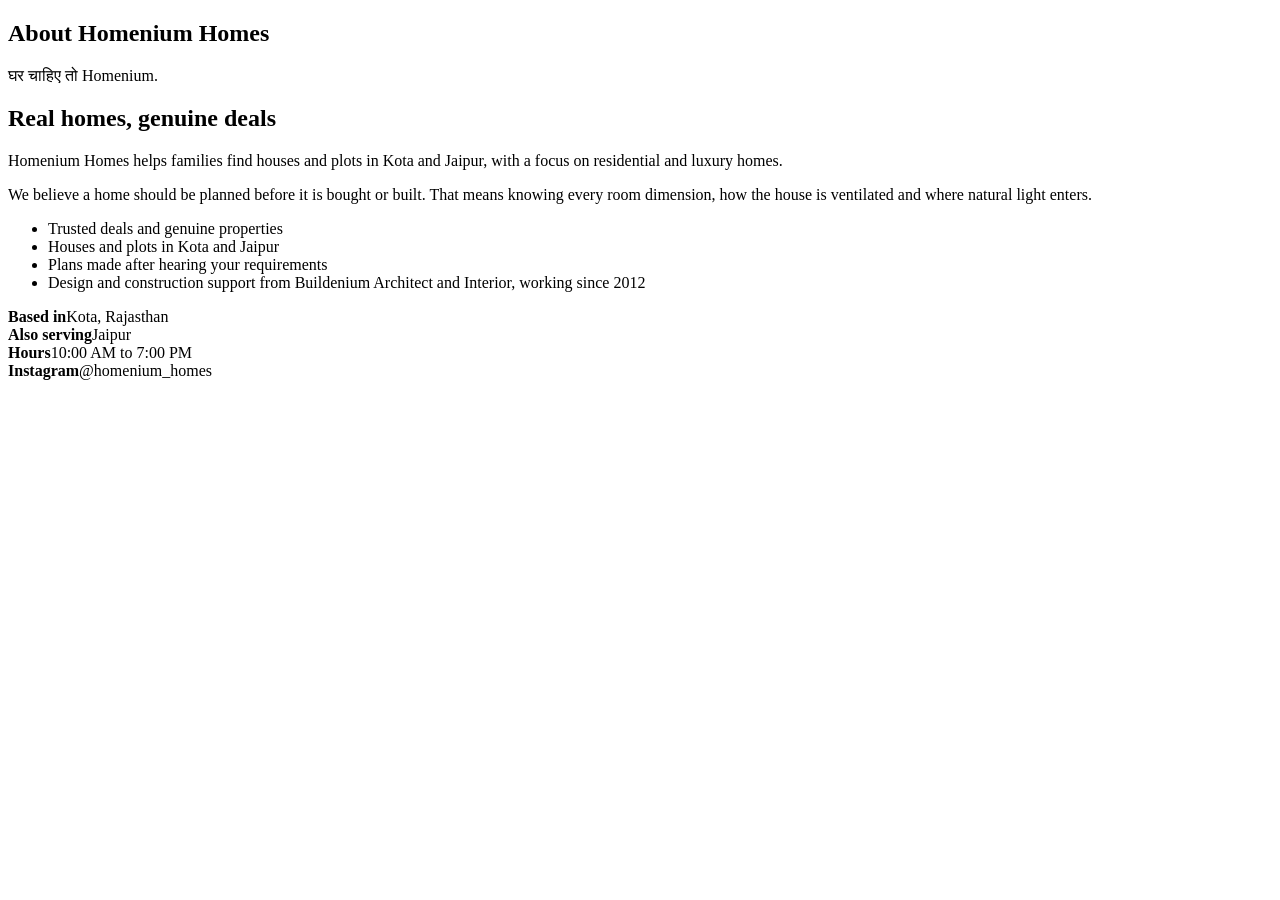
==== about.html @ 05431389 "Add files via upload" ====
<!DOCTYPE html><html lang="en"><head><meta charset="utf-8"><meta name="viewport" content="width=device-width,initial-scale=1"><meta name="description" content="Homenium Homes: houses and plots in Kota and Jaipur. Residential and luxury homes, trusted deals, genuine properties."><title>About | Homenium Homes</title><link rel="preconnect" href="https://fonts.googleapis.com"><link rel="preconnect" href="https://fonts.gstatic.com" crossorigin><link href="https://fonts.googleapis.com/css2?family=DM+Sans:wght@400;500;700&family=Fraunces:wght@500;600&display=swap" rel="stylesheet"><link rel="stylesheet" href="css/styles.css"></head><body data-page="about"><div id="site-header"></div><main>
<section class="page-title"><div class="wrap"><h1>About Homenium Homes</h1><p>घर चाहिए तो Homenium.</p></div></section>
<section><div class="wrap split"><div><h2>Real homes, genuine deals</h2><p class="lead" style="margin-top:1rem">Homenium Homes helps families find houses and plots in Kota and Jaipur, with a focus on residential and luxury homes.</p></div>
<div><p>We believe a home should be planned before it is bought or built. That means knowing every room dimension, how the house is ventilated and where natural light enters.</p><ul class="list"><li>Trusted deals and genuine properties</li><li>Houses and plots in Kota and Jaipur</li><li>Plans made after hearing your requirements</li><li>Design and construction support from Buildenium Architect and Interior, working since 2012</li></ul></div></div></section>
<section class="stone"><div class="wrap"><div class="facts"><div><strong>Based in</strong><span>Kota, Rajasthan</span></div><div><strong>Also serving</strong><span>Jaipur</span></div><div><strong>Hours</strong><span>10:00 AM to 7:00 PM</span></div><div><strong>Instagram</strong><span>@homenium_homes</span></div></div></div></section>
</main><div id="site-footer"></div><script src="js/main.js"></script></body></html>
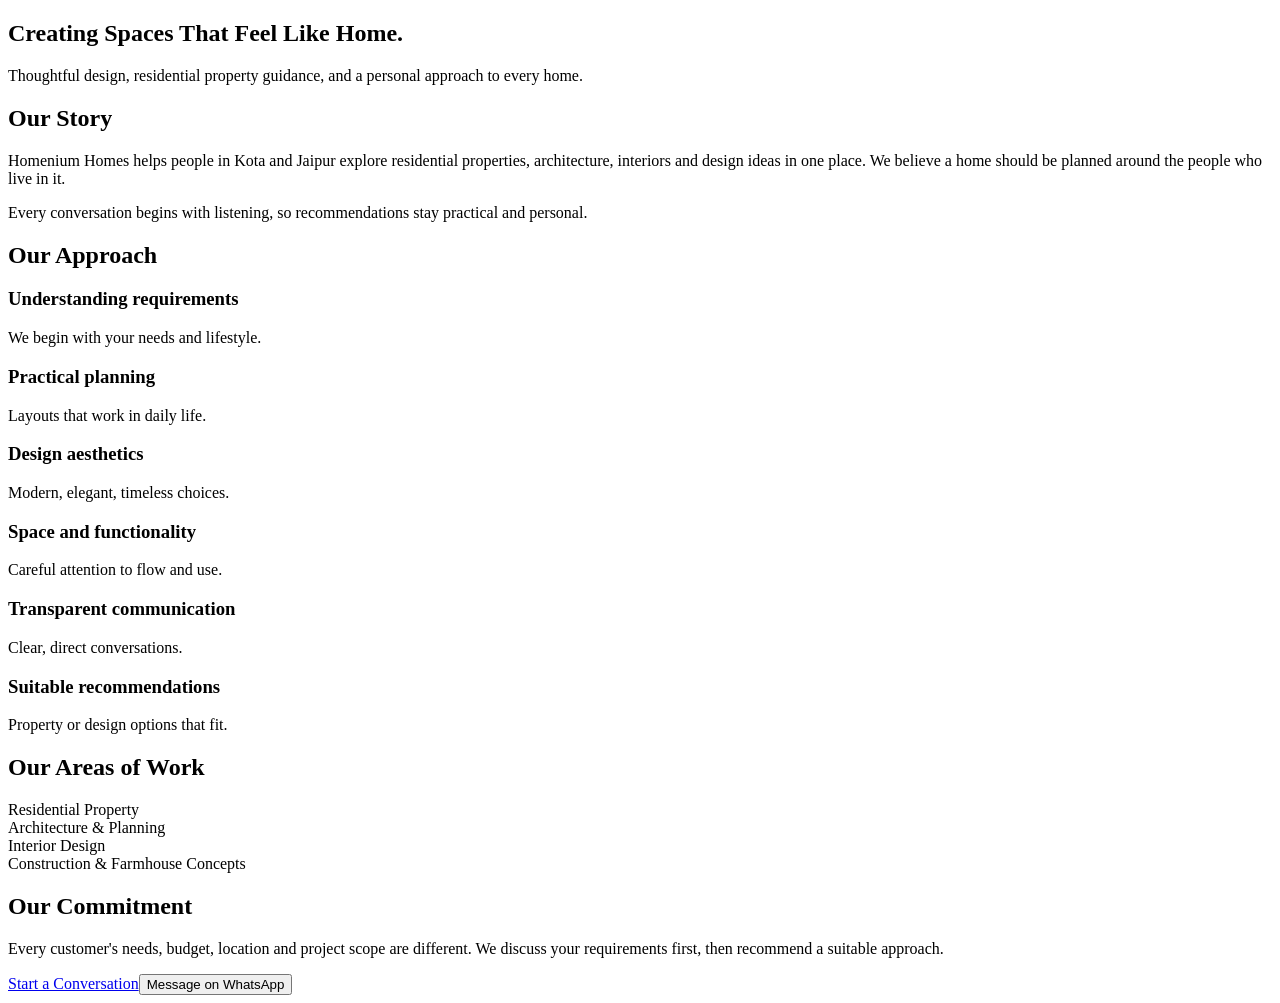
==== commit 7b4cd113: "Rename about-1.html to about.html" ====
--- a/about.html
+++ b/about.html
@@ -1,6 +1,18 @@
-<!DOCTYPE html><html lang="en"><head><meta charset="utf-8"><meta name="viewport" content="width=device-width,initial-scale=1"><meta name="description" content="Homenium Homes: houses and plots in Kota and Jaipur. Residential and luxury homes, trusted deals, genuine properties."><title>About | Homenium Homes</title><link rel="preconnect" href="https://fonts.googleapis.com"><link rel="preconnect" href="https://fonts.gstatic.com" crossorigin><link href="https://fonts.googleapis.com/css2?family=DM+Sans:wght@400;500;700&family=Fraunces:wght@500;600&display=swap" rel="stylesheet"><link rel="stylesheet" href="css/styles.css"></head><body data-page="about"><div id="site-header"></div><main>
-<section class="page-title"><div class="wrap"><h1>About Homenium Homes</h1><p>घर चाहिए तो Homenium.</p></div></section>
-<section><div class="wrap split"><div><h2>Real homes, genuine deals</h2><p class="lead" style="margin-top:1rem">Homenium Homes helps families find houses and plots in Kota and Jaipur, with a focus on residential and luxury homes.</p></div>
-<div><p>We believe a home should be planned before it is bought or built. That means knowing every room dimension, how the house is ventilated and where natural light enters.</p><ul class="list"><li>Trusted deals and genuine properties</li><li>Houses and plots in Kota and Jaipur</li><li>Plans made after hearing your requirements</li><li>Design and construction support from Buildenium Architect and Interior, working since 2012</li></ul></div></div></section>
-<section class="stone"><div class="wrap"><div class="facts"><div><strong>Based in</strong><span>Kota, Rajasthan</span></div><div><strong>Also serving</strong><span>Jaipur</span></div><div><strong>Hours</strong><span>10:00 AM to 7:00 PM</span></div><div><strong>Instagram</strong><span>@homenium_homes</span></div></div></div></section>
-</main><div id="site-footer"></div><script src="js/main.js"></script></body></html>+<!DOCTYPE html>
+<html lang="en"><head><meta charset="utf-8"><meta name="viewport" content="width=device-width,initial-scale=1">
+<title>About Homenium Homes | Homes, Design & Living</title><meta name="description" content="Learn about Homenium Homes: thoughtful residential property guidance, architecture and interior design in Kota and Jaipur.">
+<!-- canonical: add <link rel="canonical" href="https://YOUR-DOMAIN/about.html"> after deployment -->
+<meta property="og:title" content="About Homenium Homes | Homes, Design & Living"><meta property="og:description" content="Learn about Homenium Homes: thoughtful residential property guidance, architecture and interior design in Kota and Jaipur."><meta property="og:type" content="website"><meta property="og:locale" content="en_IN">
+<link rel="icon" href="images/favicon.svg" type="image/svg+xml">
+<link rel="preconnect" href="https://fonts.googleapis.com"><link rel="preconnect" href="https://fonts.gstatic.com" crossorigin>
+<link href="https://fonts.googleapis.com/css2?family=Inter:wght@400;500;600&family=Playfair+Display:wght@400;500&display=swap" rel="stylesheet">
+<link rel="stylesheet" href="styles.css"></head>
+<body data-page="about.html"><div id="site-header"></div><main>
+<section class="hero sm"><div class="wrap"><h1>Creating Spaces That Feel Like Home.</h1><p>Thoughtful design, residential property guidance, and a personal approach to every home.</p></div></section>
+<section class="sec"><div class="wrap split"><div><h2>Our Story</h2></div><div><p>Homenium Homes helps people in Kota and Jaipur explore residential properties, architecture, interiors and design ideas in one place. We believe a home should be planned around the people who live in it.</p><p style="margin-top:1rem">Every conversation begins with listening, so recommendations stay practical and personal.</p></div></div></section>
+<section class="sec alt"><div class="wrap"><div class="head"><h2>Our Approach</h2></div><div class="grid">
+<div class="cbox rv"><h3>Understanding requirements</h3><p>We begin with your needs and lifestyle.</p></div><div class="cbox rv"><h3>Practical planning</h3><p>Layouts that work in daily life.</p></div><div class="cbox rv"><h3>Design aesthetics</h3><p>Modern, elegant, timeless choices.</p></div><div class="cbox rv"><h3>Space and functionality</h3><p>Careful attention to flow and use.</p></div><div class="cbox rv"><h3>Transparent communication</h3><p>Clear, direct conversations.</p></div><div class="cbox rv"><h3>Suitable recommendations</h3><p>Property or design options that fit.</p></div></div></div></section>
+<section class="sec"><div class="wrap"><div class="head"><h2>Our Areas of Work</h2></div><div class="grid">
+<div class="ph rv"><span>Residential Property</span></div><div class="ph rv"><span>Architecture &amp; Planning</span></div><div class="ph rv"><span>Interior Design</span></div><div class="ph rv"><span>Construction &amp; Farmhouse Concepts</span></div></div></div></section>
+<section class="sec dark cta"><div class="wrap"><h2>Our Commitment</h2><p style="margin-top:1rem">Every customer's needs, budget, location and project scope are different. We discuss your requirements first, then recommend a suitable approach.</p><div class="row"><a class="btn" href="contact.html">Start a Conversation</a><button class="btn ghost" data-wa="Hello Homenium Homes, I visited your website and would like to discuss a property or design-related requirement in Kota or Jaipur. Please share the details.">Message on WhatsApp</button></div></div></section>
+</main><div id="site-footer"></div><script src="js/main.js"></script></body></html>
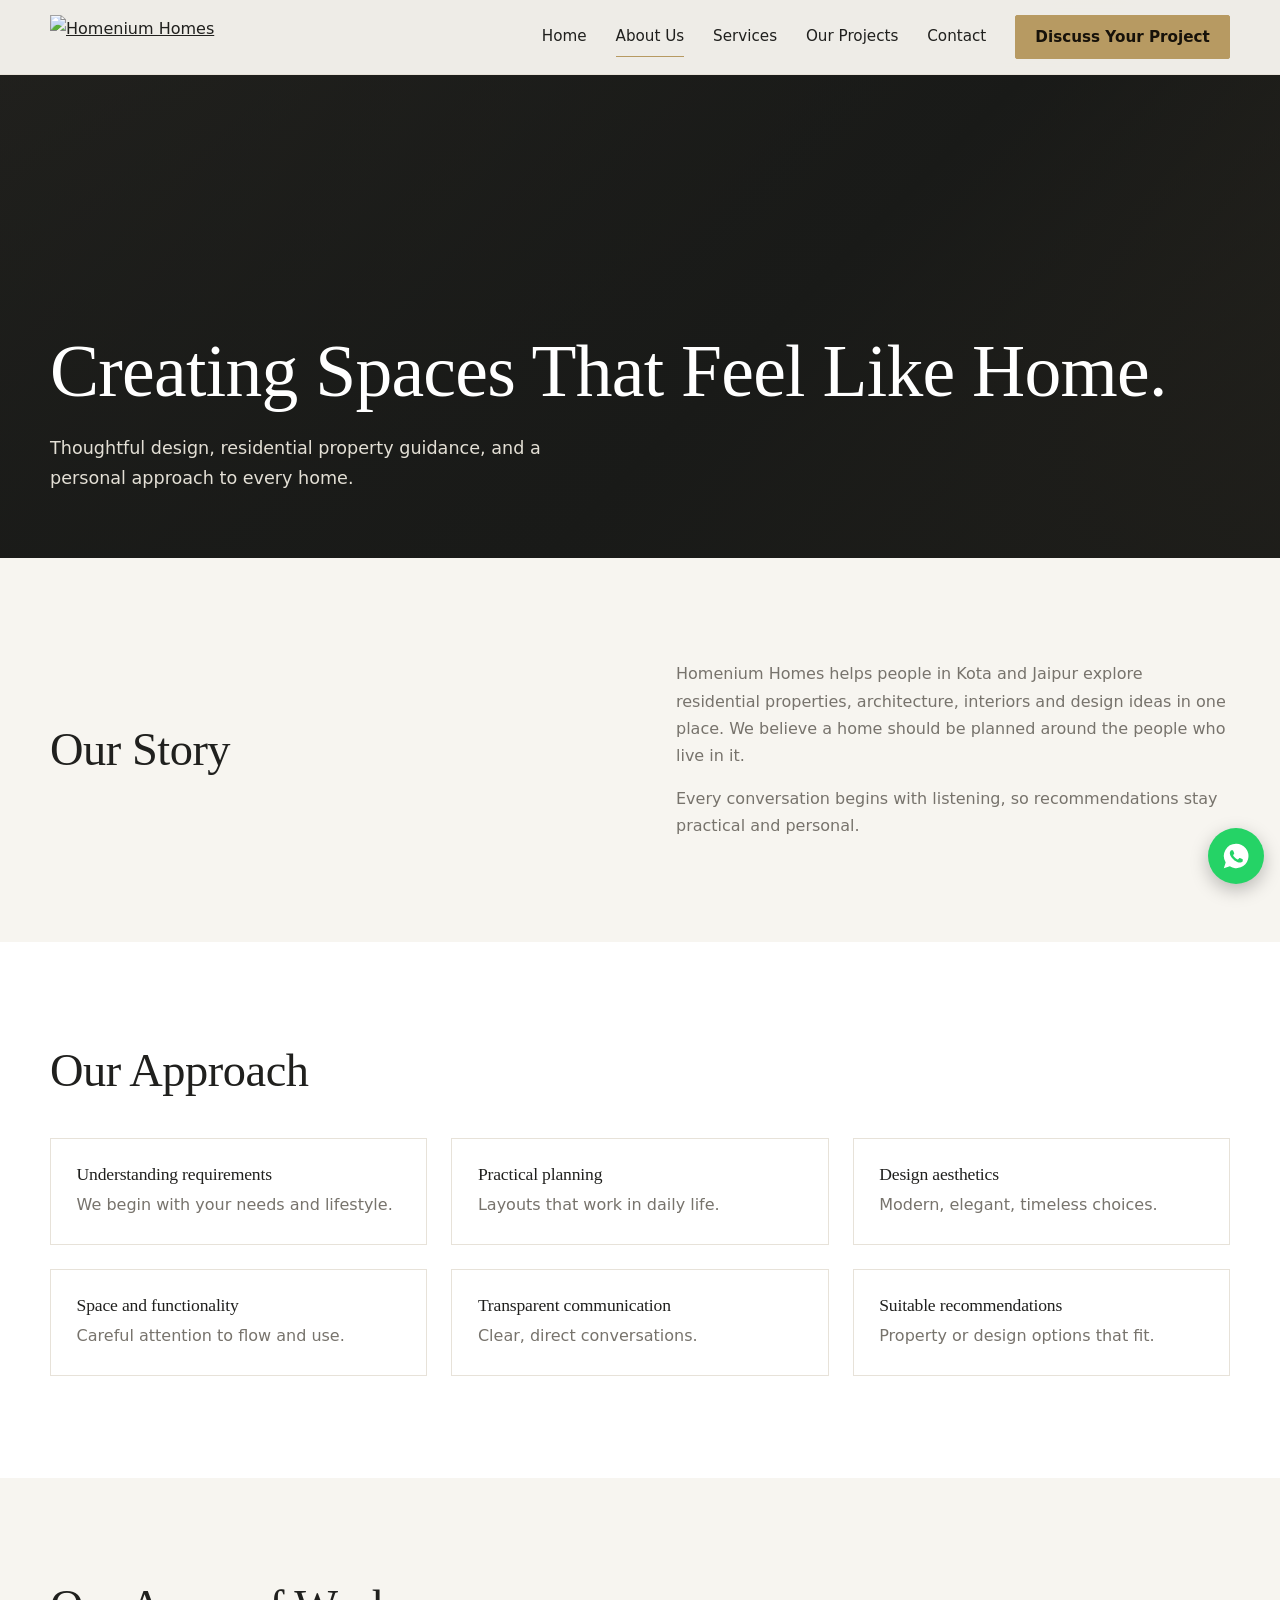
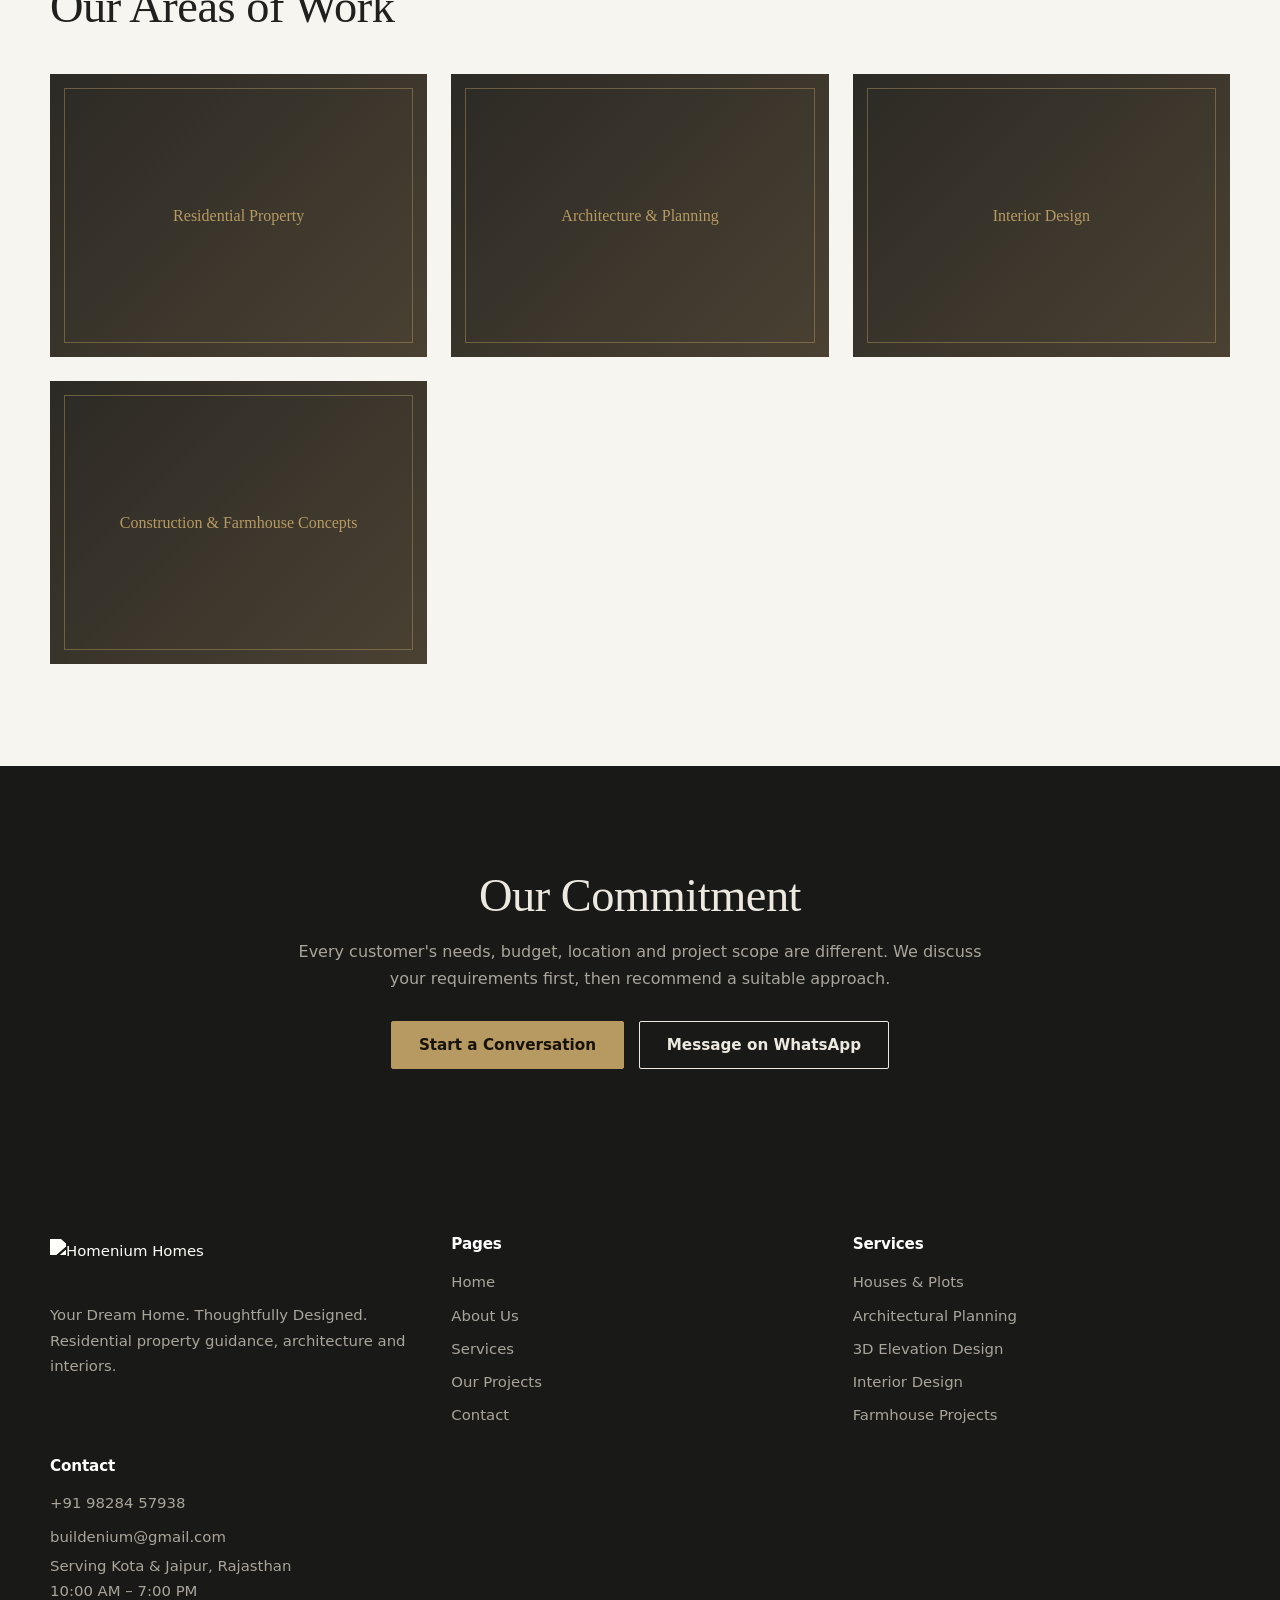
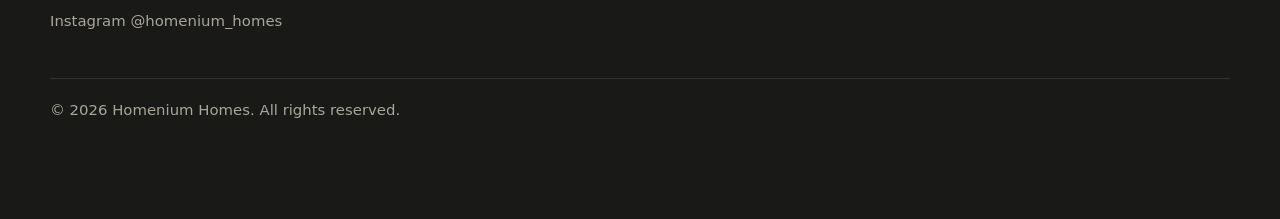
==== commit 83360d1a: "Update about.html" ====
--- a/about.html
+++ b/about.html
@@ -15,4 +15,4 @@
 <section class="sec"><div class="wrap"><div class="head"><h2>Our Areas of Work</h2></div><div class="grid">
 <div class="ph rv"><span>Residential Property</span></div><div class="ph rv"><span>Architecture &amp; Planning</span></div><div class="ph rv"><span>Interior Design</span></div><div class="ph rv"><span>Construction &amp; Farmhouse Concepts</span></div></div></div></section>
 <section class="sec dark cta"><div class="wrap"><h2>Our Commitment</h2><p style="margin-top:1rem">Every customer's needs, budget, location and project scope are different. We discuss your requirements first, then recommend a suitable approach.</p><div class="row"><a class="btn" href="contact.html">Start a Conversation</a><button class="btn ghost" data-wa="Hello Homenium Homes, I visited your website and would like to discuss a property or design-related requirement in Kota or Jaipur. Please share the details.">Message on WhatsApp</button></div></div></section>
-</main><div id="site-footer"></div><script src="js/main.js"></script></body></html>
+</main><div id="site-footer"></div><script src="main.js"></script></body></html>
--- a/styles.css
+++ b/styles.css
@@ -0,0 +1,64 @@
+:root{--bg:#F7F5F0;--w:#fff;--tx:#20201E;--mut:#77736C;--gold:#B79A62;--dk:#191A18;--bd:#E7E2D9;--serif:"Playfair Display",Georgia,serif;--sans:Inter,system-ui,-apple-system,"Segoe UI",Roboto,sans-serif;--max:1180px}
+*{box-sizing:border-box;margin:0}html{scroll-behavior:smooth;scroll-padding-top:84px}
+body{font:16px/1.7 var(--sans);color:var(--tx);background:var(--bg);overflow-x:hidden}
+img,svg{max-width:100%;display:block}a{color:inherit}
+h1,h2,h3{font-family:var(--serif);font-weight:500;line-height:1.15;letter-spacing:-.01em}
+h1{font-size:clamp(2.3rem,6.5vw,4.6rem)}h2{font-size:clamp(1.8rem,4vw,2.9rem)}h3{font-size:1.35rem}
+p{color:var(--mut)}.wrap{width:min(var(--max),100% - 2.5rem);margin-inline:auto}
+.sec{padding:clamp(3.5rem,8vw,6.5rem) 0}.sec.dark{background:var(--dk);color:#EDE9E0}.dark p{color:#A9A59B}.alt{background:var(--w)}
+.eyebrow{color:var(--gold);font-size:.85rem;letter-spacing:.06em;margin-bottom:.6rem}
+.head{max-width:680px;margin-bottom:2.5rem}.head p{margin-top:1rem}
+:focus-visible{outline:2px solid var(--gold);outline-offset:3px}
+.btn{display:inline-flex;align-items:center;justify-content:center;min-height:48px;padding:.8rem 1.7rem;border:1px solid var(--gold);background:var(--gold);color:#17120a;font:600 .95rem var(--sans);text-decoration:none;cursor:pointer;border-radius:2px;transition:background .25s,color .25s,transform .25s}
+.btn:hover{background:transparent;color:var(--gold);transform:translateY(-2px)}
+.btn.ghost{background:transparent;color:inherit;border-color:currentColor}.btn.ghost:hover{background:var(--gold);color:#17120a;border-color:var(--gold)}
+.row{display:flex;flex-wrap:wrap;gap:.9rem;margin-top:1.8rem}
+/* header */
+.hdr{position:fixed;inset:0 0 auto;z-index:50;background:rgba(247,245,240,.96);backdrop-filter:blur(10px);border-bottom:1px solid var(--bd);transition:background .3s}
+.hdr.over{background:transparent;border-color:transparent;color:#fff}
+.hdr .wrap{display:flex;align-items:center;justify-content:space-between;height:74px;gap:1rem}
+.logo img{height:44px;width:auto}.hdr.over .logo img{filter:brightness(0) invert(1) sepia(.3)}
+.nav{display:flex;align-items:center;gap:1.8rem}.nav a{text-decoration:none;font-size:.95rem;padding:.4rem 0;border-bottom:1px solid transparent}
+.nav a:hover,.nav a[aria-current]{border-color:var(--gold)}.nav .btn{padding:.6rem 1.2rem;min-height:44px;border-bottom:1px solid var(--gold)}
+.burger{display:none;width:48px;height:48px;background:none;border:0;color:inherit;cursor:pointer}
+.burger span,.burger span:before,.burger span:after{display:block;width:24px;height:2px;background:currentColor;margin:auto;position:relative;transition:.3s}
+.burger span:before,.burger span:after{content:"";position:absolute;left:0}.burger span:before{top:-7px}.burger span:after{top:7px}
+.burger[aria-expanded=true] span{background:transparent}.burger[aria-expanded=true] span:before{top:0;transform:rotate(45deg)}.burger[aria-expanded=true] span:after{top:0;transform:rotate(-45deg)}
+@media(max-width:900px){.burger{display:block}.nav{position:fixed;inset:74px 0 auto;flex-direction:column;align-items:stretch;gap:0;background:var(--bg);color:var(--tx);padding:1rem 1.5rem 2rem;border-bottom:1px solid var(--bd);transform:translateY(-120%);opacity:0;visibility:hidden;transition:.35s}.nav.open{transform:none;opacity:1;visibility:visible}.nav a{padding:1rem 0;border-bottom:1px solid var(--bd)}.nav .btn{margin-top:1rem}}
+/* hero */
+.hero{min-height:92vh;display:flex;align-items:flex-end;color:#fff;padding:9rem 0 4rem;background:linear-gradient(180deg,rgba(25,26,24,.55),rgba(25,26,24,.85)),var(--hero,none),linear-gradient(135deg,#2c2a25,#191A18 60%,#3a3225);background-size:cover;background-position:center}
+.hero.sm{min-height:62vh}.hero p{color:#E3DFD5;max-width:560px;margin-top:1.3rem;font-size:1.1rem}.hero .loc{display:inline-block;margin-top:2rem;padding-top:.8rem;border-top:1px solid var(--gold);color:var(--gold);font-size:.9rem}
+/* layout */
+.grid{display:grid;gap:1.5rem;grid-template-columns:repeat(auto-fit,minmax(min(100%,300px),1fr))}
+.split{display:grid;gap:2.5rem;align-items:center;grid-template-columns:1fr}
+@media(min-width:860px){.split{grid-template-columns:1fr 1fr;gap:4.5rem}.svc:nth-of-type(even) .split>.ph{order:2}}
+.card{background:var(--w);border:1px solid var(--bd);display:flex;flex-direction:column;transition:border-color .3s,transform .3s}.card:hover{border-color:var(--gold);transform:translateY(-4px)}
+.card .in{padding:1.5rem;display:flex;flex-direction:column;gap:.6rem;flex:1}.card a.more{margin-top:auto;color:var(--gold);font-weight:600;text-decoration:none}
+.ph{position:relative;aspect-ratio:4/3;background:linear-gradient(135deg,#2c2a25,#4a4132);display:grid;place-items:center;color:var(--gold);overflow:hidden;text-align:center;padding:1rem;font-family:var(--serif)}
+.ph:before{content:"";position:absolute;inset:14px;border:1px solid rgba(183,154,98,.45)}.ph img{position:absolute;inset:0;width:100%;height:100%;object-fit:cover}
+.ticks{list-style:none;padding:0;margin:1.2rem 0 1.6rem;display:grid;gap:.5rem}.ticks li{padding-left:1.6rem;position:relative}.ticks li:before{content:"";position:absolute;left:0;top:.7em;width:.9rem;height:1px;background:var(--gold)}
+.steps{counter-reset:s;display:grid;gap:1.5rem;grid-template-columns:repeat(auto-fit,minmax(min(100%,230px),1fr))}.steps li{list-style:none;counter-increment:s;border-top:1px solid var(--gold);padding-top:1rem}
+.steps li:before{content:"0" counter(s);font:1.8rem var(--serif);color:var(--gold)}.steps h3{margin:.3rem 0}
+.cta{text-align:center}.cta .wrap{max-width:720px}.cta .row{justify-content:center}
+.note{font-size:.88rem;color:var(--mut);margin-top:1.2rem}
+/* gallery */
+.filters{display:flex;gap:.6rem;overflow-x:auto;padding-bottom:.5rem;margin-bottom:2rem}.filters button{flex:none;min-height:44px;padding:.5rem 1.1rem;background:var(--w);border:1px solid var(--bd);cursor:pointer;font:.9rem var(--sans);color:var(--tx)}
+.filters button[aria-pressed=true]{background:var(--dk);color:#fff;border-color:var(--dk)}
+.gal{display:grid;gap:1.2rem;grid-template-columns:repeat(auto-fill,minmax(min(100%,300px),1fr))}
+.item{padding:0;border:0;background:none;text-align:left;cursor:pointer;font:inherit;color:inherit}.item .ph{aspect-ratio:4/5;transition:transform .5s}.item:hover .ph{transform:scale(1.02)}
+.item .cap{padding:.8rem 0}.item .cap small{color:var(--gold);display:block}
+.lb{position:fixed;inset:0;z-index:100;background:rgba(10,10,9,.94);display:none;place-items:center;padding:1.5rem}.lb.on{display:grid}
+.lb .ph{width:min(900px,100%);aspect-ratio:3/2}.lb p{color:#ddd;text-align:center;margin-top:1rem}.lb .x{position:absolute;top:1rem;right:1rem;width:48px;height:48px;font-size:2rem;background:none;border:1px solid var(--gold);color:#fff;cursor:pointer}
+/* contact */
+.cbox{padding:1.6rem;background:var(--w);border:1px solid var(--bd)}.cbox h3{font-size:1.1rem;margin-bottom:.4rem}.cbox a{text-decoration:none;color:var(--tx)}
+form{display:grid;gap:1.1rem;grid-template-columns:1fr 1fr}form .f{display:grid;gap:.35rem}form .full{grid-column:1/-1}
+label{font-size:.9rem;font-weight:500}input,select,textarea{width:100%;min-height:48px;padding:.75rem .9rem;font:1rem var(--sans);background:var(--w);border:1px solid var(--bd);border-radius:2px;color:var(--tx)}
+input:focus,select:focus,textarea:focus{border-color:var(--gold);outline:0}.err{color:#a33;font-size:.82rem;min-height:1em}[aria-invalid=true]{border-color:#a33}
+#msg{grid-column:1/-1;padding:1rem;border-left:3px solid var(--gold);background:var(--w);display:none}#msg.on{display:block}
+@media(max-width:640px){form{grid-template-columns:1fr}}
+/* footer */
+.ft{background:var(--dk);color:#CFCBC1;padding:4rem 0 6rem}.ft p,.ft a{color:#A9A59B;font-size:.93rem}.ft a{text-decoration:none;display:block;padding:.25rem 0}.ft a:hover{color:var(--gold)}
+.ft h3{font:600 .95rem var(--sans);color:#fff;margin-bottom:.8rem}.ft .logo img{filter:brightness(0) invert(1) sepia(.3)}.copy{border-top:1px solid #33342f;margin-top:2.5rem;padding-top:1.2rem;font-size:.85rem}
+.wa{position:fixed;right:1rem;bottom:1rem;z-index:60;width:56px;height:56px;border-radius:50%;background:#25D366;display:grid;place-items:center;box-shadow:0 6px 18px rgba(0,0,0,.25);border:0;cursor:pointer}.wa svg{width:30px;fill:#fff}
+.rv{opacity:0;transform:translateY(18px);transition:opacity .7s,transform .7s}.rv.in{opacity:1;transform:none}
+@media(prefers-reduced-motion:reduce){*{transition:none!important;scroll-behavior:auto}.rv{opacity:1;transform:none}}
